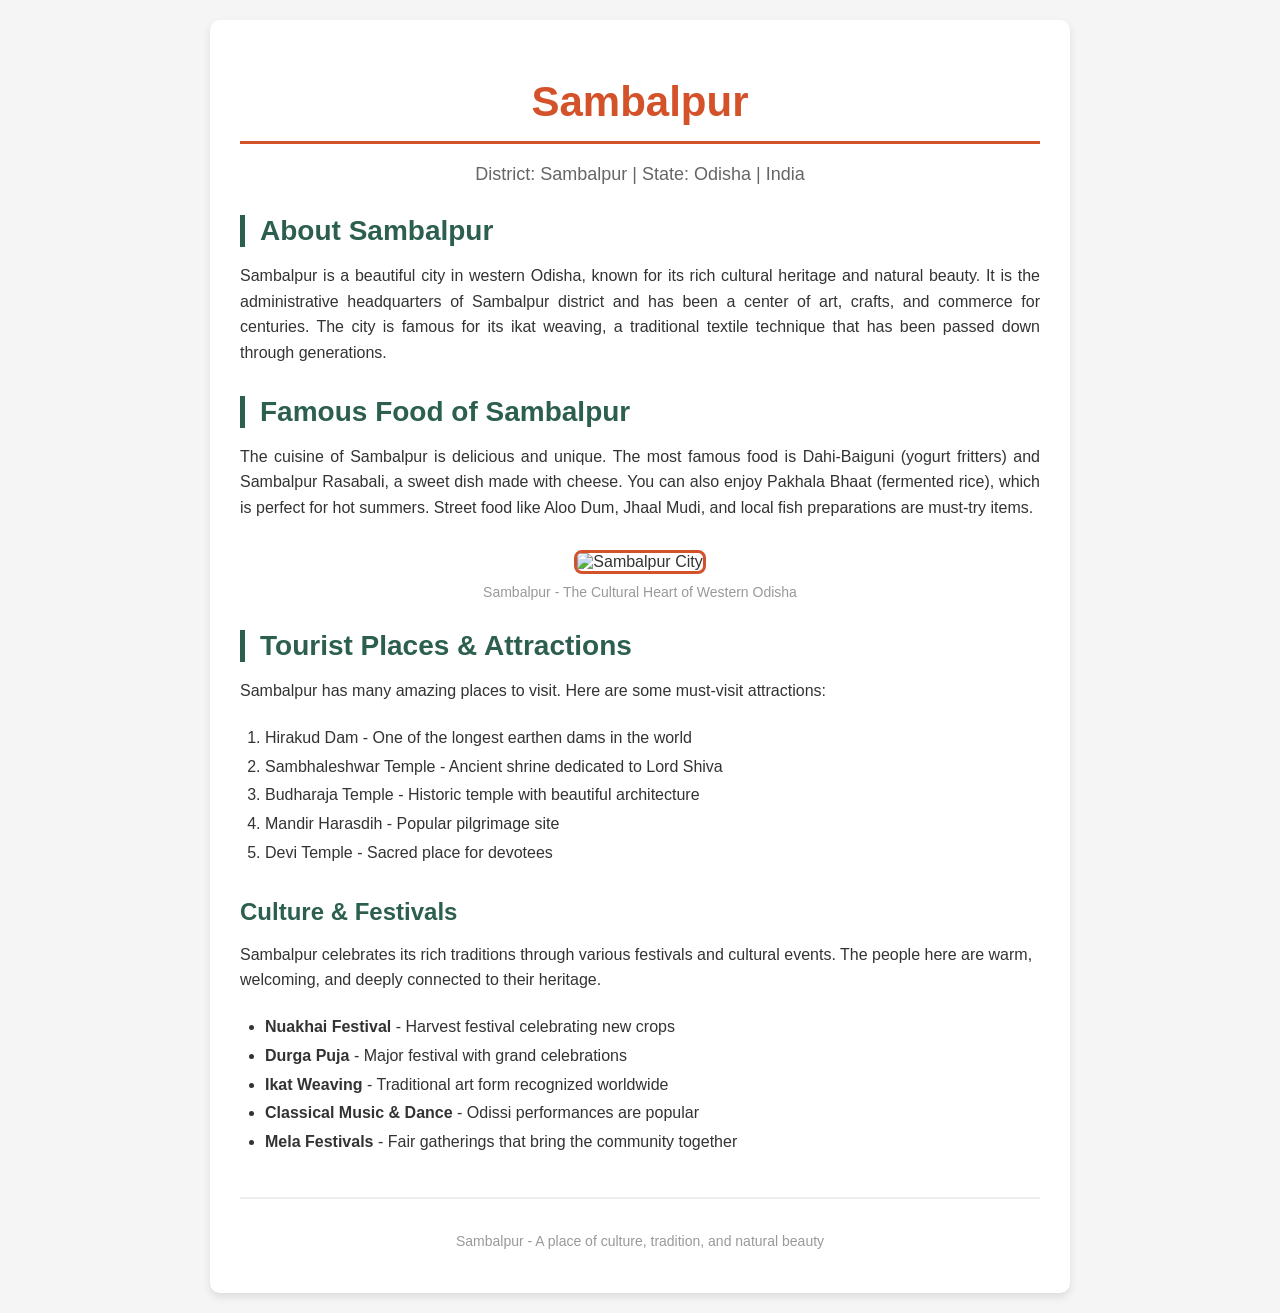
==== NativePlacePage/index.html @ 0b271114 "Completed all the assigned tasks and created folder structure" ====
<!doctype html>
<html lang="en">
  <head>
    <meta charset="UTF-8" />
    <meta name="viewport" content="width=device-width, initial-scale=1.0" />
    <title>Sambalpur</title>
  </head>
  <body
    style="
      margin: 0;
      padding: 20px;
      background-color: #f5f5f5;
      font-family: Arial, sans-serif;
      color: #333;
    "
  >
    <div
      style="
        max-width: 800px;
        margin: 0 auto;
        background-color: white;
        padding: 30px;
        border-radius: 10px;
        box-shadow: 0 4px 8px rgba(0, 0, 0, 0.1);
      "
    >
      
      <h1
        style="
          text-align: center;
          color: #d4522a;
          font-size: 42px;
          margin-bottom: 10px;
          border-bottom: 3px solid #d4522a;
          padding-bottom: 15px;
        "
      >
        Sambalpur
      </h1>

      
      <p
        style="text-align: center; font-size: 18px; color: #666; margin: 20px 0"
      >
        District: Sambalpur | State: Odisha | India
      </p>

      
      <h2
        style="
          color: #2c5f4f;
          font-size: 28px;
          margin-top: 30px;
          margin-bottom: 15px;
          border-left: 5px solid #2c5f4f;
          padding-left: 15px;
        "
      >
        About Sambalpur
      </h2>

      <p
        style="
          font-size: 16px;
          line-height: 1.6;
          margin-bottom: 15px;
          text-align: justify;
        "
      >
        Sambalpur is a beautiful city in western Odisha, known for its rich
        cultural heritage and natural beauty. It is the administrative
        headquarters of Sambalpur district and has been a center of art, crafts,
        and commerce for centuries. The city is famous for its ikat weaving, a
        traditional textile technique that has been passed down through
        generations.
      </p>

      
      <h2
        style="
          color: #2c5f4f;
          font-size: 28px;
          margin-top: 30px;
          margin-bottom: 15px;
          border-left: 5px solid #2c5f4f;
          padding-left: 15px;
        "
      >
        Famous Food of Sambalpur
      </h2>

      <p
        style="
          font-size: 16px;
          line-height: 1.6;
          margin-bottom: 15px;
          text-align: justify;
        "
      >
        The cuisine of Sambalpur is delicious and unique. The most famous food
        is Dahi-Baiguni (yogurt fritters) and Sambalpur Rasabali, a sweet dish
        made with cheese. You can also enjoy Pakhala Bhaat (fermented rice),
        which is perfect for hot summers. Street food like Aloo Dum, Jhaal Mudi,
        and local fish preparations are must-try items.
      </p>

      
      <div style="text-align: center; margin: 30px 0">
        <img
          src="https://encrypted-tbn0.gstatic.com/images?q=tbn:ANd9GcRBPRmJQnpXXFVrEenIXNpJF8jvgulyJCLanA&s"
          alt="Sambalpur City"
          style="
            width: 100%;
            max-width: 600px;
            height: auto;
            border-radius: 8px;
            border: 3px solid #d4522a;
          "
        />
        <p style="font-size: 14px; color: #999; margin-top: 10px">
          Sambalpur - The Cultural Heart of Western Odisha
        </p>
      </div>

      
      <h2
        style="
          color: #2c5f4f;
          font-size: 28px;
          margin-top: 30px;
          margin-bottom: 15px;
          border-left: 5px solid #2c5f4f;
          padding-left: 15px;
        "
      >
        Tourist Places & Attractions
      </h2>

      <p style="font-size: 16px; line-height: 1.6; margin-bottom: 15px">
        Sambalpur has many amazing places to visit. Here are some must-visit
        attractions:
      </p>

      
      <ol
        style="
          font-size: 16px;
          line-height: 1.8;
          margin: 20px 0;
          padding-left: 25px;
        "
      >
        <li>Hirakud Dam - One of the longest earthen dams in the world</li>
        <li>Sambhaleshwar Temple - Ancient shrine dedicated to Lord Shiva</li>
        <li>Budharaja Temple - Historic temple with beautiful architecture</li>
        <li>Mandir Harasdih - Popular pilgrimage site</li>
        <li>Devi Temple - Sacred place for devotees</li>
      </ol>

      
      <h3
        style="
          color: #2c5f4f;
          font-size: 24px;
          margin-top: 30px;
          margin-bottom: 15px;
        "
      >
        Culture & Festivals
      </h3>

      <p style="font-size: 16px; line-height: 1.6; margin-bottom: 15px">
        Sambalpur celebrates its rich traditions through various festivals and
        cultural events. The people here are warm, welcoming, and deeply
        connected to their heritage.
      </p>

      
      <ul
        style="
          font-size: 16px;
          line-height: 1.8;
          margin: 20px 0;
          padding-left: 25px;
        "
      >
        <li>
          <strong>Nuakhai Festival</strong> - Harvest festival celebrating new
          crops
        </li>
        <li>
          <strong>Durga Puja</strong> - Major festival with grand celebrations
        </li>
        <li>
          <strong>Ikat Weaving</strong> - Traditional art form recognized
          worldwide
        </li>
        <li>
          <strong>Classical Music & Dance</strong> - Odissi performances are
          popular
        </li>
        <li>
          <strong>Mela Festivals</strong> - Fair gatherings that bring the
          community together
        </li>
      </ul>

      
      <div
        style="
          margin-top: 40px;
          padding-top: 20px;
          border-top: 2px solid #eee;
          text-align: center;
          color: #999;
          font-size: 14px;
        "
      >
        <p>Sambalpur - A place of culture, tradition, and natural beauty</p>
      </div>
    </div>
  </body>
</html>
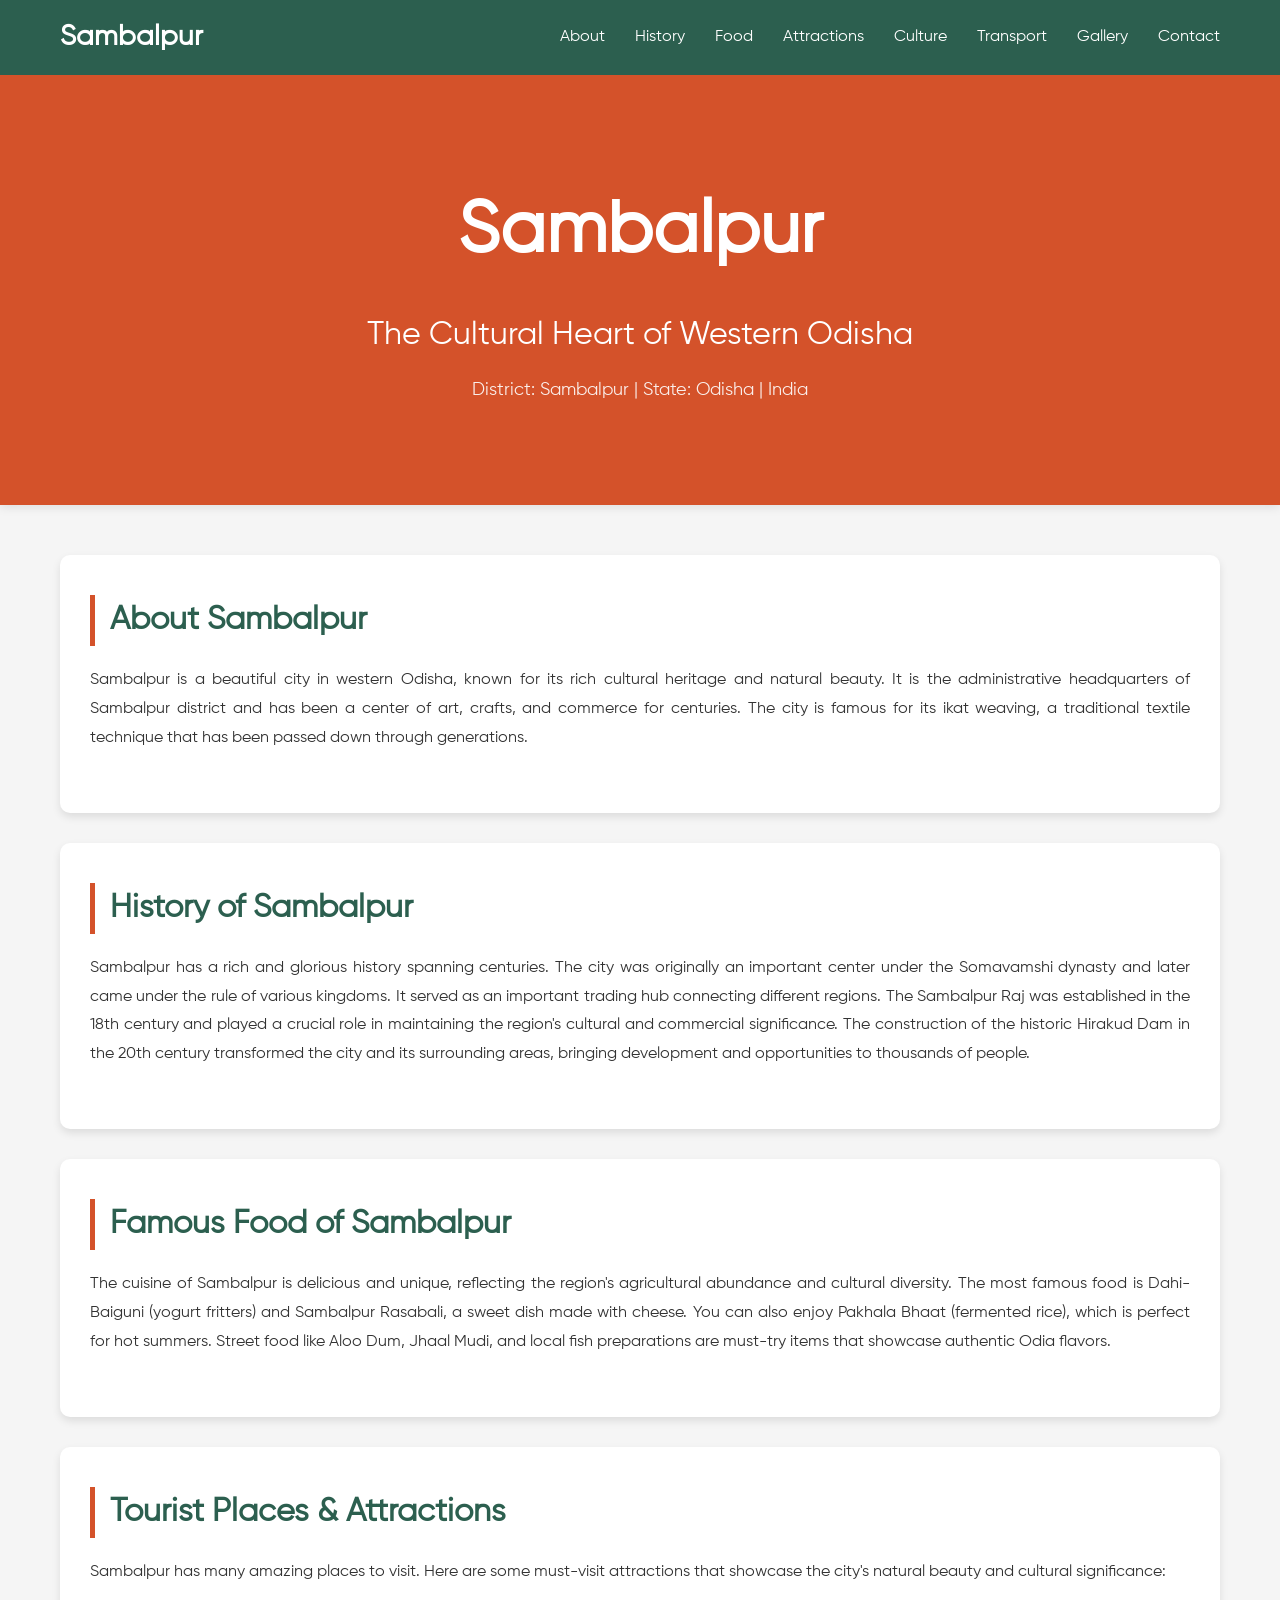
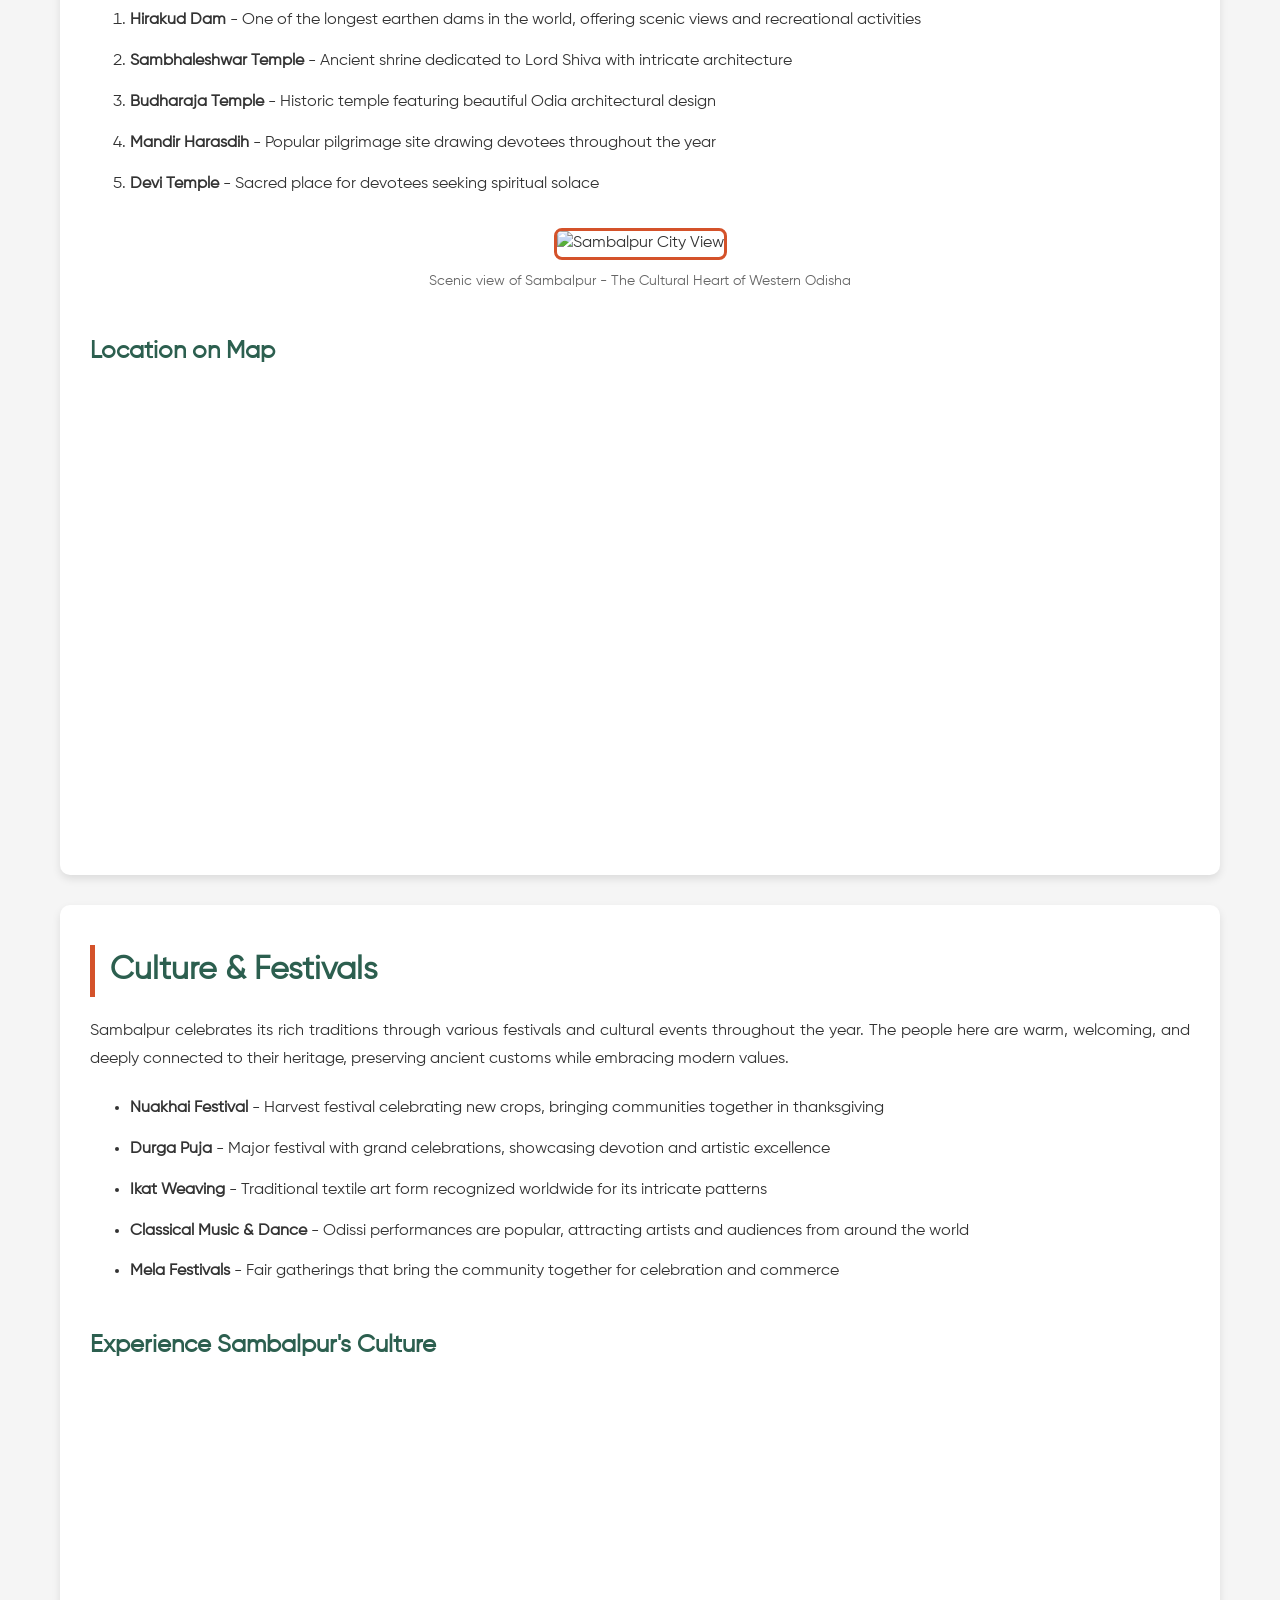
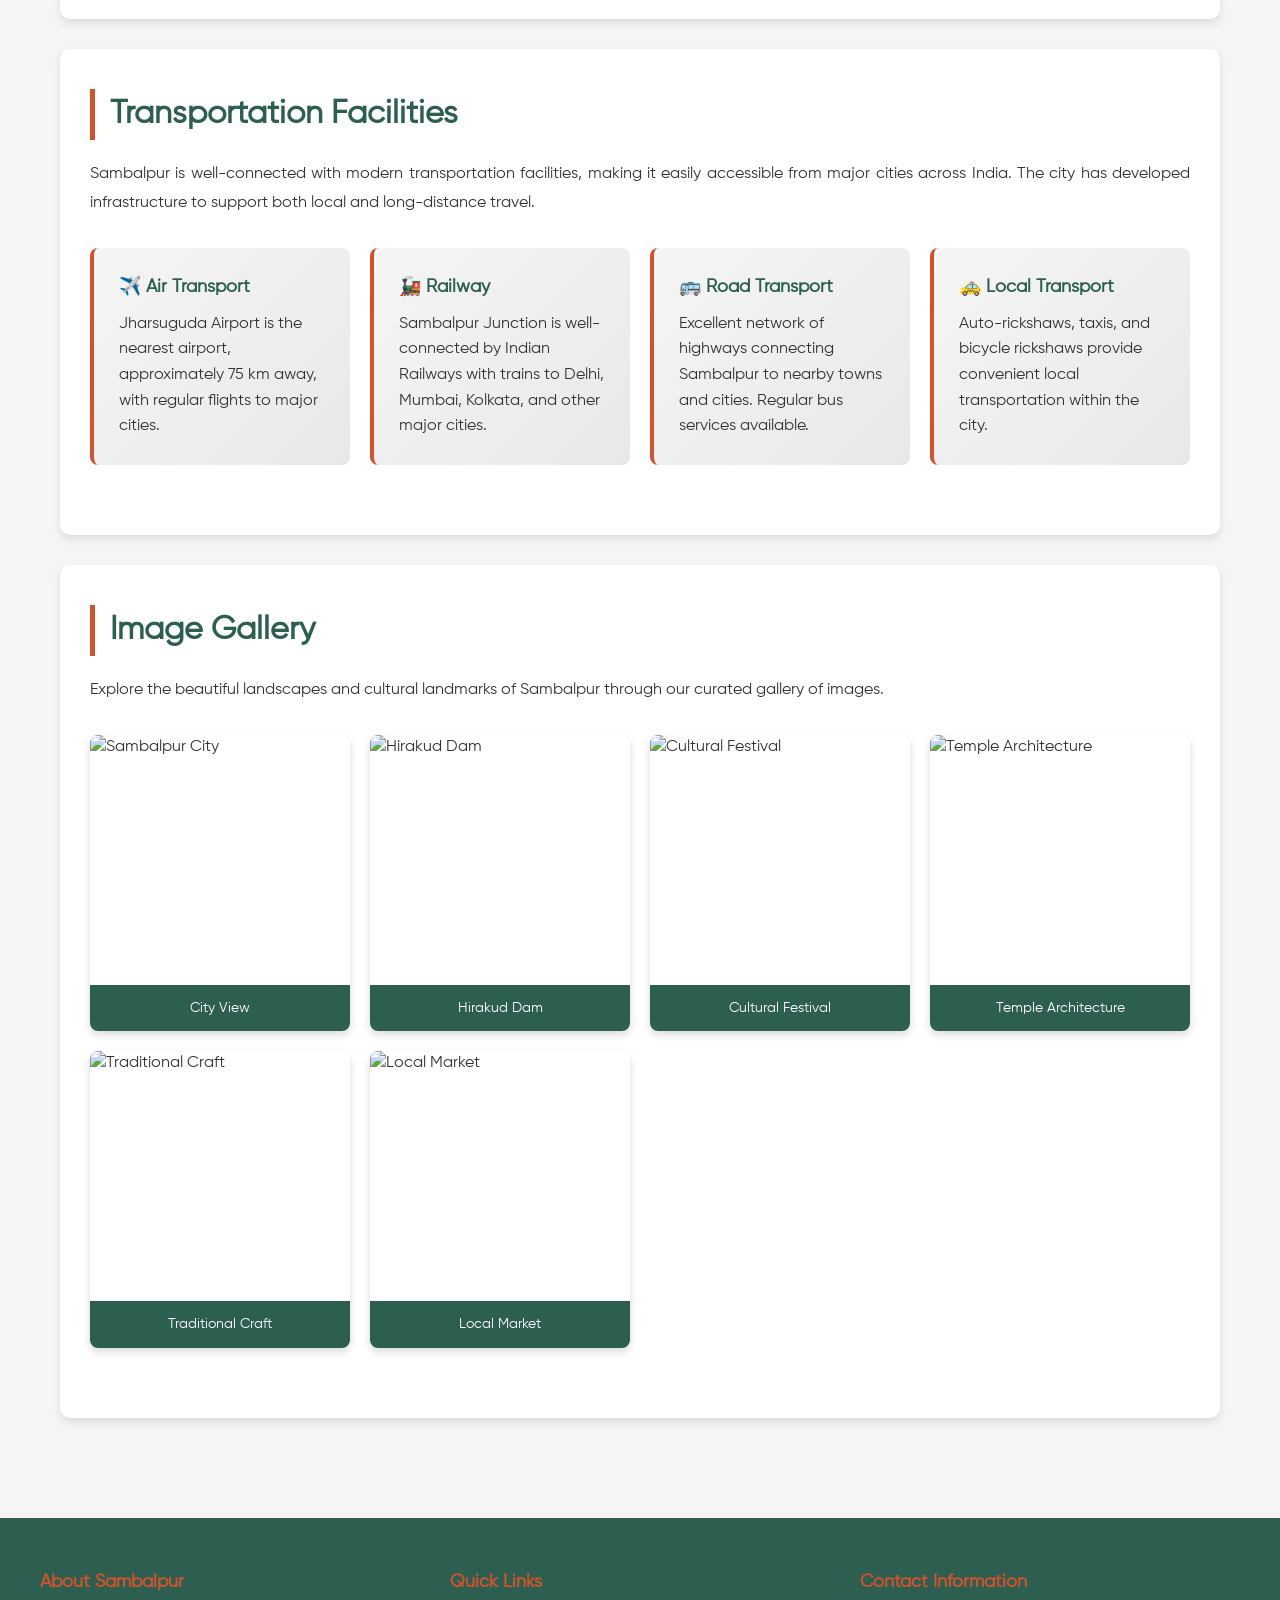
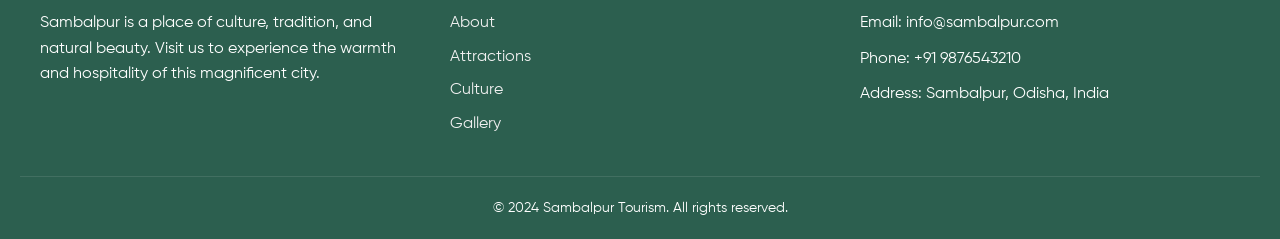
==== commit 5038d6c0: "Added CSS and responsiveness to the webpage" ====
--- a/NativePlacePage/index.html
+++ b/NativePlacePage/index.html
@@ -3,221 +3,323 @@
   <head>
     <meta charset="UTF-8" />
     <meta name="viewport" content="width=device-width, initial-scale=1.0" />
-    <title>Sambalpur</title>
+    <title>Sambalpur - The Cultural Heart of Western Odisha</title>
+    <link rel="stylesheet" href="styles.css" />
   </head>
-  <body
-    style="
-      margin: 0;
-      padding: 20px;
-      background-color: #f5f5f5;
-      font-family: Arial, sans-serif;
-      color: #333;
-    "
-  >
-    <div
-      style="
-        max-width: 800px;
-        margin: 0 auto;
-        background-color: white;
-        padding: 30px;
-        border-radius: 10px;
-        box-shadow: 0 4px 8px rgba(0, 0, 0, 0.1);
-      "
-    >
-      
-      <h1
-        style="
-          text-align: center;
-          color: #d4522a;
-          font-size: 42px;
-          margin-bottom: 10px;
-          border-bottom: 3px solid #d4522a;
-          padding-bottom: 15px;
-        "
-      >
-        Sambalpur
-      </h1>
-
-      
-      <p
-        style="text-align: center; font-size: 18px; color: #666; margin: 20px 0"
-      >
-        District: Sambalpur | State: Odisha | India
-      </p>
-
-      
-      <h2
-        style="
-          color: #2c5f4f;
-          font-size: 28px;
-          margin-top: 30px;
-          margin-bottom: 15px;
-          border-left: 5px solid #2c5f4f;
-          padding-left: 15px;
-        "
-      >
-        About Sambalpur
-      </h2>
-
-      <p
-        style="
-          font-size: 16px;
-          line-height: 1.6;
-          margin-bottom: 15px;
-          text-align: justify;
-        "
-      >
-        Sambalpur is a beautiful city in western Odisha, known for its rich
-        cultural heritage and natural beauty. It is the administrative
-        headquarters of Sambalpur district and has been a center of art, crafts,
-        and commerce for centuries. The city is famous for its ikat weaving, a
-        traditional textile technique that has been passed down through
-        generations.
-      </p>
-
-      
-      <h2
-        style="
-          color: #2c5f4f;
-          font-size: 28px;
-          margin-top: 30px;
-          margin-bottom: 15px;
-          border-left: 5px solid #2c5f4f;
-          padding-left: 15px;
-        "
-      >
-        Famous Food of Sambalpur
-      </h2>
-
-      <p
-        style="
-          font-size: 16px;
-          line-height: 1.6;
-          margin-bottom: 15px;
-          text-align: justify;
-        "
-      >
-        The cuisine of Sambalpur is delicious and unique. The most famous food
-        is Dahi-Baiguni (yogurt fritters) and Sambalpur Rasabali, a sweet dish
-        made with cheese. You can also enjoy Pakhala Bhaat (fermented rice),
-        which is perfect for hot summers. Street food like Aloo Dum, Jhaal Mudi,
-        and local fish preparations are must-try items.
-      </p>
-
-      
-      <div style="text-align: center; margin: 30px 0">
-        <img
-          src="https://encrypted-tbn0.gstatic.com/images?q=tbn:ANd9GcRBPRmJQnpXXFVrEenIXNpJF8jvgulyJCLanA&s"
-          alt="Sambalpur City"
-          style="
-            width: 100%;
-            max-width: 600px;
-            height: auto;
-            border-radius: 8px;
-            border: 3px solid #d4522a;
-          "
-        />
-        <p style="font-size: 14px; color: #999; margin-top: 10px">
-          Sambalpur - The Cultural Heart of Western Odisha
-        </p>
+  <body>
+    <header class="header">
+      <nav class="navbar">
+        <div class="nav-container">
+          <div class="logo">Sambalpur</div>
+          <ul class="nav-menu">
+            <li><a href="#about" class="nav-link">About</a></li>
+            <li><a href="#history" class="nav-link">History</a></li>
+            <li><a href="#food" class="nav-link">Food</a></li>
+            <li><a href="#attractions" class="nav-link">Attractions</a></li>
+            <li><a href="#culture" class="nav-link">Culture</a></li>
+            <li><a href="#transport" class="nav-link">Transport</a></li>
+            <li><a href="#gallery" class="nav-link">Gallery</a></li>
+            <li><a href="#contact" class="nav-link">Contact</a></li>
+          </ul>
+          <div class="hamburger" onclick="toggleMenu()">
+            <span></span>
+            <span></span>
+            <span></span>
+          </div>
+        </div>
+      </nav>
+
+      <section class="hero">
+        <div class="hero-content">
+          <h1 class="hero-title">Sambalpur</h1>
+          <p class="hero-subtitle">The Cultural Heart of Western Odisha</p>
+          <p class="hero-location">
+            District: Sambalpur | State: Odisha | India
+          </p>
+        </div>
+      </section>
+    </header>
+
+    <main class="main-content">
+      <section id="about" class="section">
+        <article class="article">
+          <h2 class="section-heading">About Sambalpur</h2>
+          <p class="paragraph">
+            Sambalpur is a beautiful city in western Odisha, known for its rich
+            cultural heritage and natural beauty. It is the administrative
+            headquarters of Sambalpur district and has been a center of art,
+            crafts, and commerce for centuries. The city is famous for its ikat
+            weaving, a traditional textile technique that has been passed down
+            through generations.
+          </p>
+        </article>
+      </section>
+
+      <section id="history" class="section">
+        <article class="article">
+          <h2 class="section-heading">History of Sambalpur</h2>
+          <p class="paragraph">
+            Sambalpur has a rich and glorious history spanning centuries. The
+            city was originally an important center under the Somavamshi dynasty
+            and later came under the rule of various kingdoms. It served as an
+            important trading hub connecting different regions. The Sambalpur
+            Raj was established in the 18th century and played a crucial role in
+            maintaining the region's cultural and commercial significance. The
+            construction of the historic Hirakud Dam in the 20th century
+            transformed the city and its surrounding areas, bringing development
+            and opportunities to thousands of people.
+          </p>
+        </article>
+      </section>
+
+      <section id="food" class="section">
+        <article class="article">
+          <h2 class="section-heading">Famous Food of Sambalpur</h2>
+          <p class="paragraph">
+            The cuisine of Sambalpur is delicious and unique, reflecting the
+            region's agricultural abundance and cultural diversity. The most
+            famous food is Dahi-Baiguni (yogurt fritters) and Sambalpur
+            Rasabali, a sweet dish made with cheese. You can also enjoy Pakhala
+            Bhaat (fermented rice), which is perfect for hot summers. Street
+            food like Aloo Dum, Jhaal Mudi, and local fish preparations are
+            must-try items that showcase authentic Odia flavors.
+          </p>
+        </article>
+      </section>
+
+      <section id="attractions" class="section">
+        <article class="article">
+          <h2 class="section-heading">Tourist Places & Attractions</h2>
+          <p class="paragraph">
+            Sambalpur has many amazing places to visit. Here are some must-visit
+            attractions that showcase the city's natural beauty and cultural
+            significance:
+          </p>
+          <ol class="ordered-list">
+            <li>
+              <strong>Hirakud Dam</strong> - One of the longest earthen dams in
+              the world, offering scenic views and recreational activities
+            </li>
+            <li>
+              <strong>Sambhaleshwar Temple</strong> - Ancient shrine dedicated
+              to Lord Shiva with intricate architecture
+            </li>
+            <li>
+              <strong>Budharaja Temple</strong> - Historic temple featuring
+              beautiful Odia architectural design
+            </li>
+            <li>
+              <strong>Mandir Harasdih</strong> - Popular pilgrimage site drawing
+              devotees throughout the year
+            </li>
+            <li>
+              <strong>Devi Temple</strong> - Sacred place for devotees seeking
+              spiritual solace
+            </li>
+          </ol>
+
+          <div class="image-container">
+            <img
+              src="https://encrypted-tbn0.gstatic.com/images?q=tbn:ANd9GcRBPRmJQnpXXFVrEenIXNpJF8jvgulyJCLanA&s"
+              alt="Sambalpur City View"
+              class="responsive-img"
+            />
+            <p class="image-caption">
+              Scenic view of Sambalpur - The Cultural Heart of Western Odisha
+            </p>
+          </div>
+
+          <div class="map-container">
+            <h3 class="subsection-heading">Location on Map</h3>
+            <iframe
+              src="https://www.google.com/maps/embed?pb=!1m18!1m12!1m3!1d3661.3299999999998!2d84.0125!3d21.4625!2m3!1f0!2f0!3f0!3m2!1i1024!2i768!4f13.1!3m3!1m2!1s0x3a2196b2dbda0001%3A0x3a2196b2dbda0001!2sSambalpur%2C%20Odisha!5e0!3m2!1sen!2sin!4v1234567890"
+              width="100%"
+              height="400"
+              style="border: 0"
+              allowfullscreen=""
+              loading="lazy"
+              title="Sambalpur Location Map"
+              class="iframe-responsive"
+            ></iframe>
+          </div>
+        </article>
+      </section>
+
+      <section id="culture" class="section">
+        <article class="article">
+          <h2 class="section-heading">Culture & Festivals</h2>
+          <p class="paragraph">
+            Sambalpur celebrates its rich traditions through various festivals
+            and cultural events throughout the year. The people here are warm,
+            welcoming, and deeply connected to their heritage, preserving
+            ancient customs while embracing modern values.
+          </p>
+          <ul class="unordered-list">
+            <li>
+              <strong>Nuakhai Festival</strong> - Harvest festival celebrating
+              new crops, bringing communities together in thanksgiving
+            </li>
+            <li>
+              <strong>Durga Puja</strong> - Major festival with grand
+              celebrations, showcasing devotion and artistic excellence
+            </li>
+            <li>
+              <strong>Ikat Weaving</strong> - Traditional textile art form
+              recognized worldwide for its intricate patterns
+            </li>
+            <li>
+              <strong>Classical Music & Dance</strong> - Odissi performances are
+              popular, attracting artists and audiences from around the world
+            </li>
+            <li>
+              <strong>Mela Festivals</strong> - Fair gatherings that bring the
+              community together for celebration and commerce
+            </li>
+          </ul>
+
+          <div class="video-container">
+            <h3 class="subsection-heading">Experience Sambalpur's Culture</h3>
+            <iframe  
+              src="https://www.youtube.com/embed/J-Dk3GTPpjU?si=QjXv_ZPeBUBW0Bvi" title="YouTube video player" 
+              frameborder="0" 
+              allow="accelerometer; autoplay; clipboard-write; encrypted-media; gyroscope; picture-in-picture; web-share" referrerpolicy="strict-origin-when-cross-origin" allowfullscreen></iframe>
+          </div>
+        </article>
+      </section>
+
+      <section id="transport" class="section">
+        <article class="article">
+          <h2 class="section-heading">Transportation Facilities</h2>
+          <p class="paragraph">
+            Sambalpur is well-connected with modern transportation facilities,
+            making it easily accessible from major cities across India. The city
+            has developed infrastructure to support both local and long-distance
+            travel.
+          </p>
+          <div class="transport-grid">
+            <div class="transport-card">
+              <h3 class="card-title">✈️ Air Transport</h3>
+              <p>
+                Jharsuguda Airport is the nearest airport, approximately 75 km
+                away, with regular flights to major cities.
+              </p>
+            </div>
+            <div class="transport-card">
+              <h3 class="card-title">🚂 Railway</h3>
+              <p>
+                Sambalpur Junction is well-connected by Indian Railways with
+                trains to Delhi, Mumbai, Kolkata, and other major cities.
+              </p>
+            </div>
+            <div class="transport-card">
+              <h3 class="card-title">🚌 Road Transport</h3>
+              <p>
+                Excellent network of highways connecting Sambalpur to nearby
+                towns and cities. Regular bus services available.
+              </p>
+            </div>
+            <div class="transport-card">
+              <h3 class="card-title">🚕 Local Transport</h3>
+              <p>
+                Auto-rickshaws, taxis, and bicycle rickshaws provide convenient
+                local transportation within the city.
+              </p>
+            </div>
+          </div>
+        </article>
+      </section>
+
+      <section id="gallery" class="section">
+        <article class="article">
+          <h2 class="section-heading">Image Gallery</h2>
+          <p class="paragraph">
+            Explore the beautiful landscapes and cultural landmarks of Sambalpur
+            through our curated gallery of images.
+          </p>
+          <div class="gallery">
+            <div class="gallery-item">
+              <img
+                src="https://encrypted-tbn0.gstatic.com/images?q=tbn:ANd9GcRBPRmJQnpXXFVrEenIXNpJF8jvgulyJCLanA&s"
+                alt="Sambalpur City"
+                class="gallery-img"
+              />
+              <p class="gallery-caption">City View</p>
+            </div>
+            <div class="gallery-item">
+              <img
+                src="https://upload.wikimedia.org/wikipedia/commons/thumb/b/b1/Hirakud_Dam_Panorama.jpg/1920px-Hirakud_Dam_Panorama.jpg"
+                alt="Hirakud Dam"
+                class="gallery-img"
+              />
+              <p class="gallery-caption">Hirakud Dam</p>
+            </div>
+            <div class="gallery-item">
+              <img
+                src="https://imgs.search.brave.com/-rGu5WKIbPlO7lPaQ8BiiEOhYxc_Ziw409LfCRH_8C0/rs:fit:860:0:0:0/g:ce/aHR0cHM6Ly9pbS5o/dW50LmluL2NnL3Nh/bWJhbHB1ci9DaXR5/LUd1aWRlL0N1bHR1/cmUucG5n"
+                alt="Cultural Festival"
+                class="gallery-img"
+              />
+              <p class="gallery-caption">Cultural Festival</p>
+            </div>
+            <div class="gallery-item">
+              <img
+                src="https://imgs.search.brave.com/ULzNC0zahu_LU4dVTa12z9Fg3HpKOQDZZK_8pZEWjiw/rs:fit:860:0:0:0/g:ce/aHR0cHM6Ly9tZWRp/YS1jZG4udHJpcGFk/dmlzb3IuY29tL21l/ZGlhL3Bob3RvLW8v/MmYvNmMvMDAvMGQv/Y2FwdGlvbi5qcGc"
+                alt="Temple Architecture"
+                class="gallery-img"
+              />
+              <p class="gallery-caption">Temple Architecture</p>
+            </div>
+            <div class="gallery-item">
+              <img
+                src="https://imgs.search.brave.com/bf9iV_fa9pe-5ZSK3ASfv3oF2LCqlurEaFo_PiREtDo/rs:fit:860:0:0:0/g:ce/aHR0cHM6Ly93d3cu/Y2FsZWlkb3Njb3Bl/LmluL3dwLWNvbnRl/bnQvdXBsb2Fkcy8y/MDI1LzAyL1RlY2hu/aXF1ZS1vZi1TYW1i/YWxwdXJpLUlrYXQu/anBn"
+                alt="Traditional Craft"
+                class="gallery-img"
+              />
+              <p class="gallery-caption">Traditional Craft</p>
+            </div>
+            <div class="gallery-item">
+              <img
+                src="https://imgs.search.brave.com/IwBbSEapP1XaqzMIlO0kYYizGwIVQt0lt6VHc58HrhE/rs:fit:860:0:0:0/g:ce/aHR0cHM6Ly9pbS5o/dW50LmluL2NnL1Nh/bWJhbHB1ci9DaXR5/LUd1aWRlL1Nob3Bw/aW5nU2FtYmFscHVy/LnBuZw"
+                alt="Local Market"
+                class="gallery-img"
+              />
+              <p class="gallery-caption">Local Market</p>
+            </div>
+          </div>
+        </article>
+      </section>
+    </main>
+
+    <footer id="contact" class="footer">
+      <div class="footer-content">
+        <div class="footer-section">
+          <h3>About Sambalpur</h3>
+          <p>
+            Sambalpur is a place of culture, tradition, and natural beauty.
+            Visit us to experience the warmth and hospitality of this
+            magnificent city.
+          </p>
+        </div>
+        <div class="footer-section">
+          <h3>Quick Links</h3>
+          <ul>
+            <li><a href="#about">About</a></li>
+            <li><a href="#attractions">Attractions</a></li>
+            <li><a href="#culture">Culture</a></li>
+            <li><a href="#gallery">Gallery</a></li>
+          </ul>
+        </div>
+        <div class="footer-section">
+          <h3>Contact Information</h3>
+          <p>Email: info@sambalpur.com</p>
+          <p>Phone: +91 9876543210</p>
+          <p>Address: Sambalpur, Odisha, India</p>
+        </div>
       </div>
-
-      
-      <h2
-        style="
-          color: #2c5f4f;
-          font-size: 28px;
-          margin-top: 30px;
-          margin-bottom: 15px;
-          border-left: 5px solid #2c5f4f;
-          padding-left: 15px;
-        "
-      >
-        Tourist Places & Attractions
-      </h2>
-
-      <p style="font-size: 16px; line-height: 1.6; margin-bottom: 15px">
-        Sambalpur has many amazing places to visit. Here are some must-visit
-        attractions:
-      </p>
-
-      
-      <ol
-        style="
-          font-size: 16px;
-          line-height: 1.8;
-          margin: 20px 0;
-          padding-left: 25px;
-        "
-      >
-        <li>Hirakud Dam - One of the longest earthen dams in the world</li>
-        <li>Sambhaleshwar Temple - Ancient shrine dedicated to Lord Shiva</li>
-        <li>Budharaja Temple - Historic temple with beautiful architecture</li>
-        <li>Mandir Harasdih - Popular pilgrimage site</li>
-        <li>Devi Temple - Sacred place for devotees</li>
-      </ol>
-
-      
-      <h3
-        style="
-          color: #2c5f4f;
-          font-size: 24px;
-          margin-top: 30px;
-          margin-bottom: 15px;
-        "
-      >
-        Culture & Festivals
-      </h3>
-
-      <p style="font-size: 16px; line-height: 1.6; margin-bottom: 15px">
-        Sambalpur celebrates its rich traditions through various festivals and
-        cultural events. The people here are warm, welcoming, and deeply
-        connected to their heritage.
-      </p>
-
-      
-      <ul
-        style="
-          font-size: 16px;
-          line-height: 1.8;
-          margin: 20px 0;
-          padding-left: 25px;
-        "
-      >
-        <li>
-          <strong>Nuakhai Festival</strong> - Harvest festival celebrating new
-          crops
-        </li>
-        <li>
-          <strong>Durga Puja</strong> - Major festival with grand celebrations
-        </li>
-        <li>
-          <strong>Ikat Weaving</strong> - Traditional art form recognized
-          worldwide
-        </li>
-        <li>
-          <strong>Classical Music & Dance</strong> - Odissi performances are
-          popular
-        </li>
-        <li>
-          <strong>Mela Festivals</strong> - Fair gatherings that bring the
-          community together
-        </li>
-      </ul>
-
-      
-      <div
-        style="
-          margin-top: 40px;
-          padding-top: 20px;
-          border-top: 2px solid #eee;
-          text-align: center;
-          color: #999;
-          font-size: 14px;
-        "
-      >
-        <p>Sambalpur - A place of culture, tradition, and natural beauty</p>
+      <div class="footer-bottom">
+        <p>&copy; 2024 Sambalpur Tourism. All rights reserved.</p>
       </div>
-    </div>
+    </footer>
+    <script src="script.js"></script>
   </body>
 </html>
--- a/NativePlacePage/styles.css
+++ b/NativePlacePage/styles.css
@@ -0,0 +1,532 @@
+@font-face {
+  font-family: gilroy;
+  src: url(./Gilroy-Regular.ttf);
+}
+
+* {
+  margin: 0;
+  padding: 0;
+  box-sizing: border-box;
+}
+
+html,body {
+  font-family: gilroy, Arial, sans-serif;
+  color: #333;
+  background-color: #f5f5f5;
+  line-height: 1.6;
+}
+
+.header {
+  background-color: white;
+  box-shadow: 0 2px 10px rgba(0, 0, 0, 0.1);
+}
+
+.navbar {
+  background-color: #2c5f4f;
+  padding: 0;
+  position: sticky;
+  top: 0;
+  z-index: 100;
+}
+
+.nav-container {
+  max-width: 1200px;
+  margin: 0 auto;
+  display: flex;
+  justify-content: space-between;
+  align-items: center;
+  padding: 0 20px;
+}
+
+.logo {
+  color: white;
+  font-size: 28px;
+  font-weight: bold;
+  padding: 15px 0;
+}
+
+.nav-menu {
+  display: flex;
+  list-style: none;
+  gap: 30px;
+}
+
+.nav-link {
+  color: white;
+  text-decoration: none;
+  font-size: 16px;
+  transition: all 0.25s ease;
+  display: inline-block;
+  padding: 4px 0;
+  position: relative;
+}
+
+.nav-link:hover {
+  color: #d4522a;
+  transform: translateY(-2px);
+}
+
+.hamburger {
+  display: none;
+  flex-direction: column;
+  cursor: pointer;
+}
+
+.hamburger span {
+  width: 25px;
+  height: 3px;
+  background-color: white;
+  margin: 5px 0;
+  transition: 0.3s;
+}
+
+.hero {
+  background-color: #d4522a;
+  color: white;
+  padding: 100px 20px;
+  text-align: center;
+  animation: fadeIn 0.8s ease-in;
+}
+
+.hero-content {
+  max-width: 800px;
+  margin: 0 auto;
+}
+
+.hero-title {
+  font-size: 72px;
+  margin-bottom: 20px;
+  animation: slideDown 0.8s ease-out;
+}
+
+.hero-subtitle {
+  font-size: 32px;
+  margin-bottom: 15px;
+  animation: slideUp 0.8s ease-out;
+}
+
+.hero-location {
+  font-size: 18px;
+  opacity: 0.9;
+}
+
+.main-content {
+  max-width: 1200px;
+  margin: 0 auto;
+  padding: 20px;
+}
+
+.section {
+  background-color: white;
+  margin: 30px 0;
+  padding: 40px 30px;
+  border-radius: 10px;
+  box-shadow: 0 4px 8px rgba(0, 0, 0, 0.1);
+  animation: fadeInUp 0.6s ease-out;
+}
+
+.article {
+  display: block;
+}
+
+.section-heading {
+  color: #2c5f4f;
+  font-size: 32px;
+  margin-bottom: 20px;
+  border-left: 5px solid #d4522a;
+  padding-left: 15px;
+}
+
+.subsection-heading {
+  color: #2c5f4f;
+  font-size: 24px;
+  margin: 30px 0 15px 0;
+}
+
+.paragraph {
+  font-size: 16px;
+  line-height: 1.8;
+  margin-bottom: 20px;
+  text-align: justify;
+}
+
+.ordered-list {
+  font-size: 16px;
+  line-height: 1.8;
+  margin: 20px 0;
+  padding-left: 40px;
+}
+
+.ordered-list li {
+  margin-bottom: 12px;
+}
+
+.unordered-list {
+  font-size: 16px;
+  line-height: 1.8;
+  margin: 20px 0;
+  padding-left: 40px;
+}
+
+.unordered-list li {
+  margin-bottom: 12px;
+}
+
+.image-container {
+  text-align: center;
+  margin: 30px 0;
+}
+
+.responsive-img {
+  width: 100%;
+  max-width: 600px;
+  height: auto;
+  border-radius: 8px;
+  border: 3px solid #d4522a;
+  transition: transform 0.3s ease;
+}
+
+.responsive-img:hover {
+  transform: scale(1.05);
+}
+
+.image-caption {
+  font-size: 14px;
+  color: #666;
+  margin-top: 10px;
+}
+
+.map-container {
+  margin: 40px 0;
+}
+
+.video-container {
+  margin: 40px 0;
+}
+
+.iframe-responsive {
+  width: 100%;
+  max-width: 100%;
+  border-radius: 8px;
+}
+
+.transport-grid {
+  display: grid;
+  grid-template-columns: repeat(auto-fit, minmax(250px, 1fr));
+  gap: 20px;
+  margin: 30px 0;
+}
+
+.transport-card {
+  background: linear-gradient(135deg, #f5f5f5 0%, #e8e8e8 100%);
+  padding: 25px;
+  border-radius: 8px;
+  border-left: 4px solid #d4522a;
+  transition:
+    transform 0.3s ease,
+    box-shadow 0.3s ease;
+}
+
+.transport-card:hover {
+  transform: translateY(-5px);
+  box-shadow: 0 8px 16px rgba(0, 0, 0, 0.15);
+}
+
+.card-title {
+  color: #2c5f4f;
+  font-size: 18px;
+  margin-bottom: 10px;
+}
+
+.gallery {
+  display: grid;
+  grid-template-columns: repeat(auto-fit, minmax(250px, 1fr));
+  gap: 20px;
+  margin: 30px 0;
+}
+
+.gallery-item {
+  border-radius: 8px;
+  overflow: hidden;
+  box-shadow: 0 4px 8px rgba(0, 0, 0, 0.15);
+  transition: transform 0.3s ease;
+}
+
+.gallery-item:hover {
+  transform: scale(1.08);
+}
+
+.gallery-img {
+  width: 100%;
+  height: 250px;
+  object-fit: cover;
+  display: block;
+}
+
+.gallery-caption {
+  background-color: #2c5f4f;
+  color: white;
+  padding: 12px;
+  text-align: center;
+  font-size: 14px;
+}
+
+.footer {
+  background-color: #2c5f4f;
+  color: white;
+  padding: 50px 20px 20px;
+  margin-top: 50px;
+}
+
+.footer-content {
+  max-width: 1200px;
+  margin: 0 auto;
+  display: grid;
+  grid-template-columns: repeat(auto-fit, minmax(250px, 1fr));
+  gap: 30px;
+  margin-bottom: 30px;
+}
+
+.footer-section {
+  text-align: left;
+}
+
+.footer-section h3 {
+  color: #d4522a;
+  margin-bottom: 15px;
+  font-size: 18px;
+}
+
+.footer-section p {
+  margin-bottom: 10px;
+  line-height: 1.6;
+}
+
+.footer-section ul {
+  list-style: none;
+}
+
+.footer-section ul li {
+  margin-bottom: 8px;
+}
+
+.footer-section a {
+  color: #f0f0f0;
+  text-decoration: none;
+  transition: color 0.3s ease;
+}
+
+.footer-section a:hover {
+  color: #d4522a;
+}
+
+.footer-bottom {
+  text-align: center;
+  padding-top: 20px;
+  border-top: 1px solid rgba(255, 255, 255, 0.1);
+  font-size: 14px;
+}
+
+@keyframes fadeIn {
+  from {
+    opacity: 0;
+  }
+  to {
+    opacity: 1;
+  }
+}
+
+@keyframes slideDown {
+  from {
+    transform: translateY(-30px);
+    opacity: 0;
+  }
+  to {
+    transform: translateY(0);
+    opacity: 1;
+  }
+}
+
+@keyframes slideUp {
+  from {
+    transform: translateY(30px);
+    opacity: 0;
+  }
+  to {
+    transform: translateY(0);
+    opacity: 1;
+  }
+}
+
+@keyframes fadeInUp {
+  from {
+    transform: translateY(20px);
+    opacity: 0;
+  }
+  to {
+    transform: translateY(0);
+    opacity: 1;
+  }
+}
+
+@media (max-width: 768px) {
+  .nav-container {
+    flex-direction: row-reverse;
+  }
+
+  .nav-menu {
+    position: absolute;
+    left: -100%;
+    top: 70px;
+    z-index: 999;
+    flex-direction: column;
+    background-color: rgba(255, 255, 255, 0.196);
+    backdrop-filter: blur(10px);
+    width: 100%;
+    text-align: center;
+    transition: 0.5s ease;
+    gap: 0;
+    padding: 15px 0;
+    font-size: 30px;
+  }
+
+  .nav-menu .nav-link {
+    color: #1e3a2f;
+    transition: color 0.3s;
+  }
+
+  .nav-menu .nav-link:hover {
+    color: #2c5f4f;
+  }
+
+  .nav-menu.active {
+    left: 0;
+  }
+
+  .hamburger {
+    display: flex;
+  }
+
+  .hero-title {
+    font-size: 48px;
+  }
+
+  .hero-subtitle {
+    font-size: 24px;
+  }
+
+  .hero {
+    padding: 60px 20px;
+  }
+
+  .section {
+    padding: 30px 20px;
+  }
+
+  .section-heading {
+    font-size: 24px;
+  }
+
+  .main-content {
+    padding: 15px;
+  }
+
+  .transport-grid {
+    grid-template-columns: 1fr;
+  }
+
+  .gallery {
+    grid-template-columns: repeat(2, 1fr);
+  }
+
+  .footer-content {
+    grid-template-columns: 1fr;
+    text-align: center;
+  }
+
+  .footer-section {
+    text-align: center;
+  }
+}
+
+@media (max-width: 425px) {
+  html,
+  body {
+    overflow-x: hidden;
+    width: 100%;
+    margin: 0;
+    padding: 0;
+  }
+
+  .logo {
+    font-size: 20px;
+  }
+
+  .nav-menu {
+    gap: 0;
+  }
+
+  .nav-link {
+    font-size: 14px;
+    padding: 10px 0;
+  }
+
+  .hero-title {
+    font-size: 32px;
+  }
+
+  .hero-subtitle {
+    font-size: 18px;
+  }
+
+  .hero-location {
+    font-size: 14px;
+  }
+
+  .hero {
+    padding: 40px 15px;
+  }
+
+  .section {
+    margin: 15px 0;
+    padding: 20px 15px;
+  }
+
+  .section-heading {
+    font-size: 20px;
+  }
+
+  .paragraph {
+    font-size: 14px;
+  }
+
+  .ordered-list,
+  .unordered-list {
+    font-size: 14px;
+    padding-left: 25px;
+  }
+
+  iframe {
+    max-width: fit-content;
+  }
+
+  .gallery {
+    grid-template-columns: 1fr;
+  }
+
+  .gallery-img {
+    height: 200px;
+  }
+
+  .footer {
+    padding: 30px 15px 15px;
+  }
+
+  .footer-section h3 {
+    font-size: 16px;
+  }
+
+  .footer-section p {
+    font-size: 13px;
+  }
+}
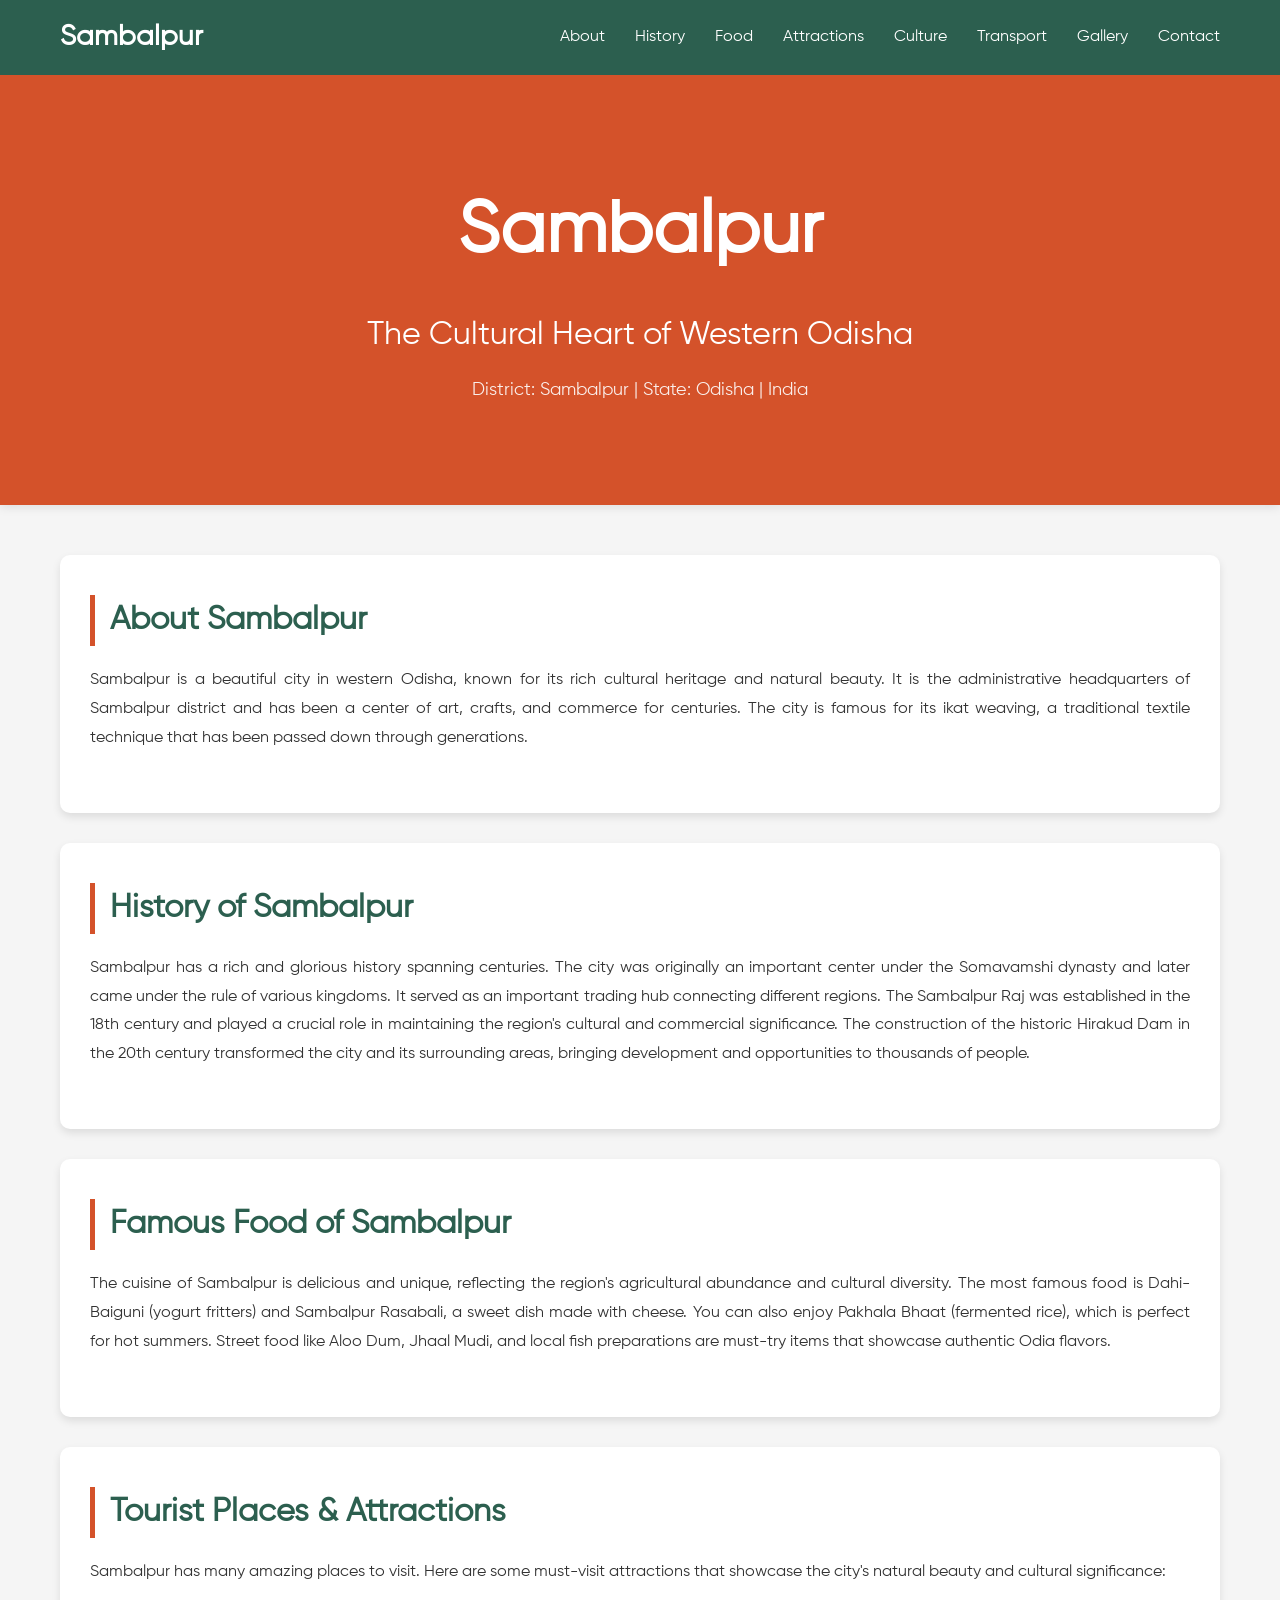
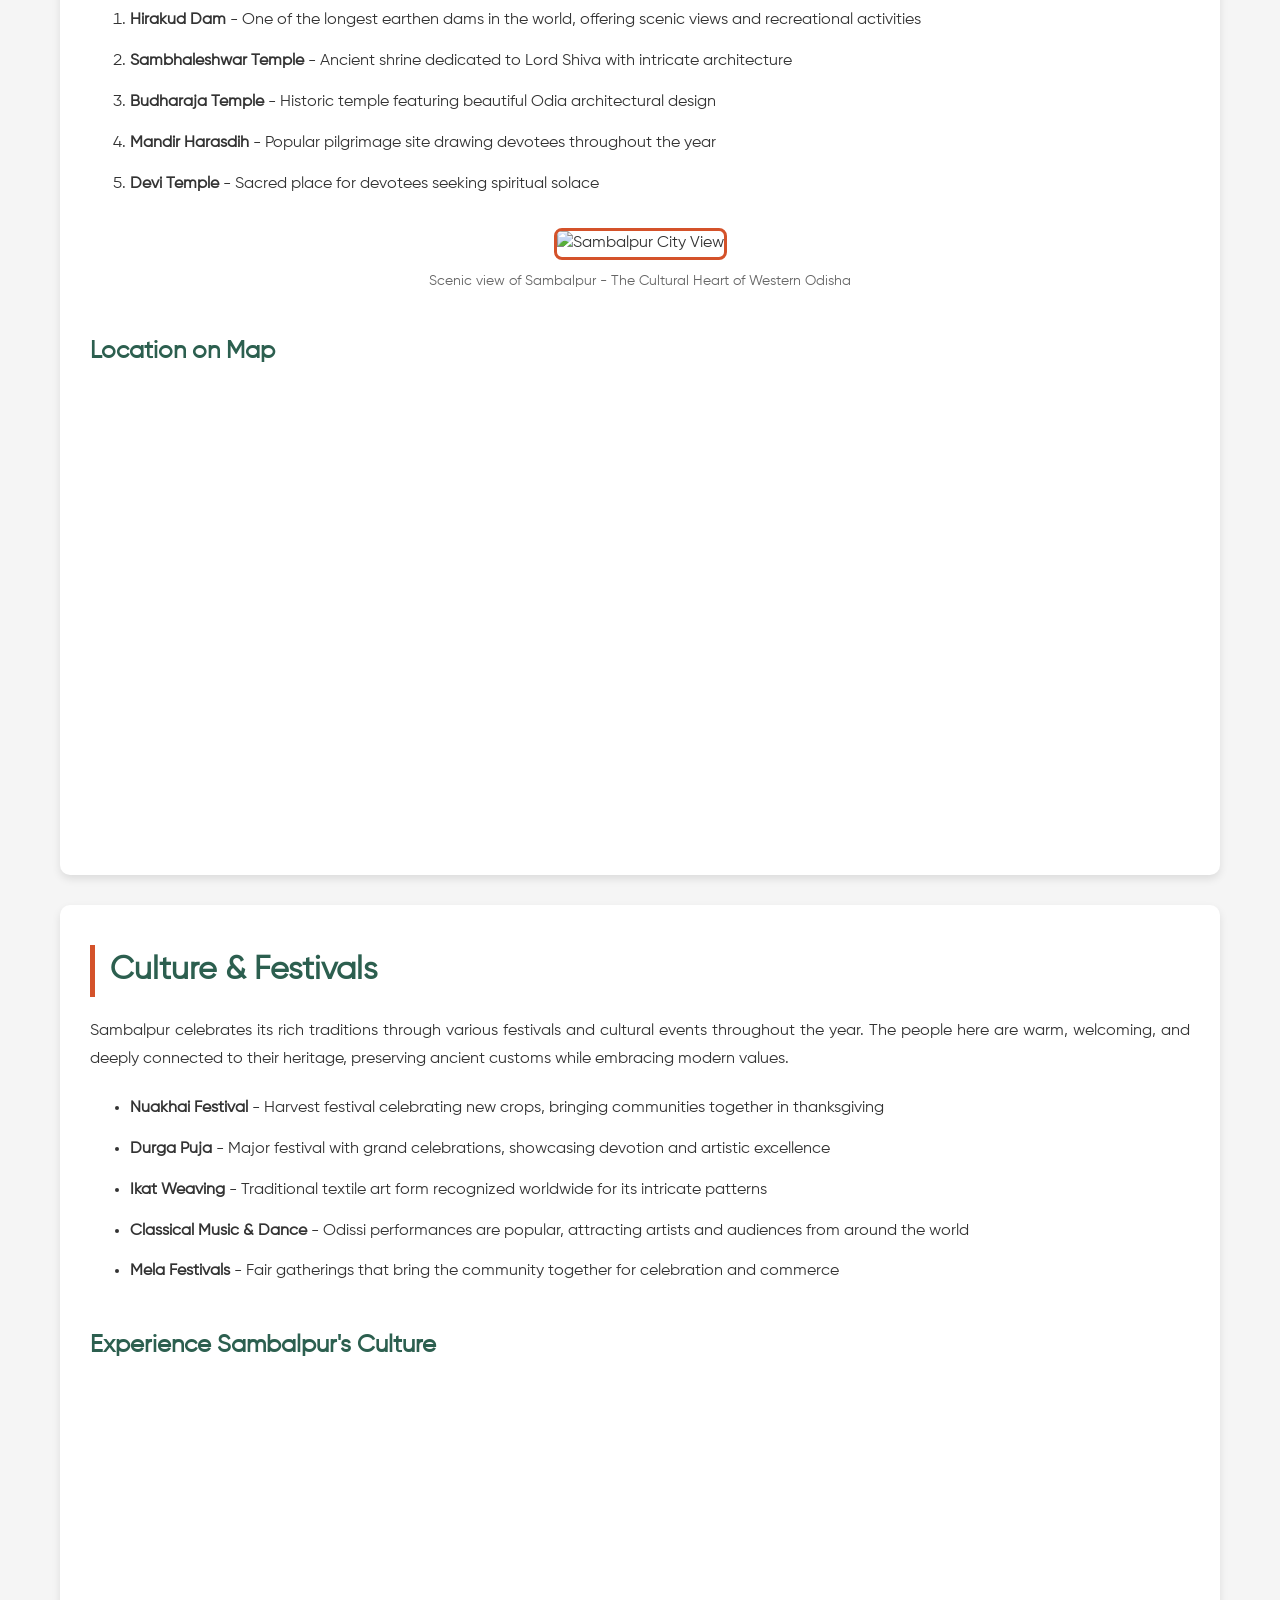
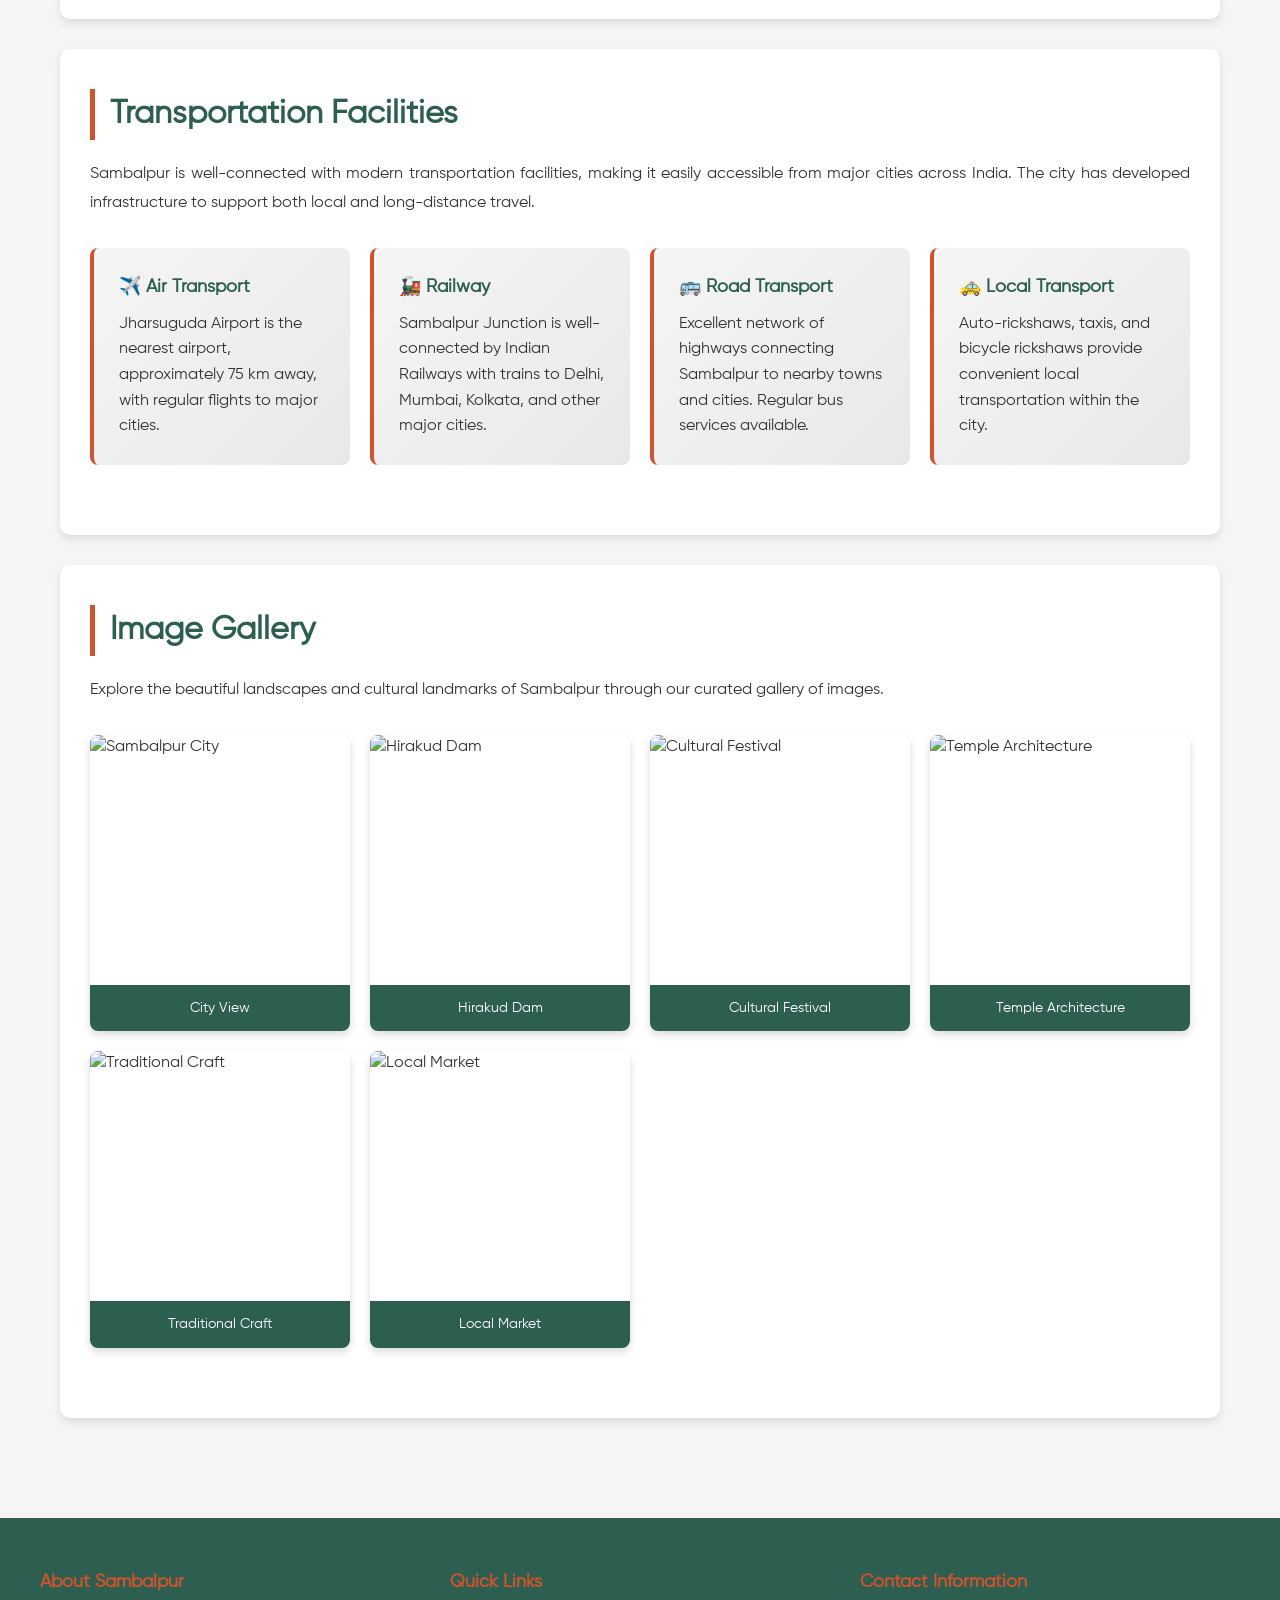
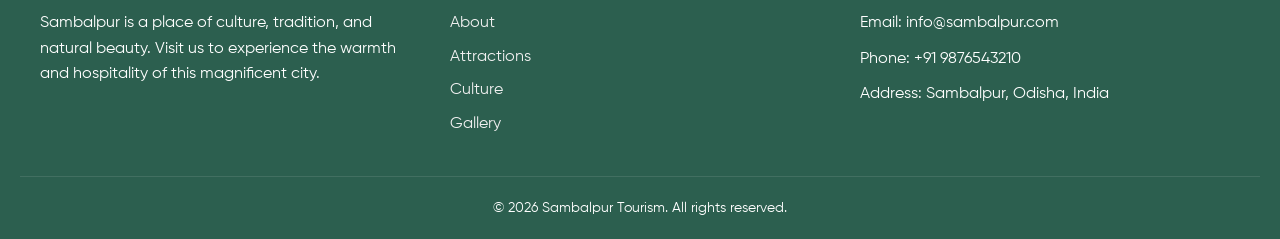
==== commit 2e6a23c9: "Corrected spelling mistakes" ====
--- a/NativePlacePage/index.html
+++ b/NativePlacePage/index.html
@@ -317,9 +317,9 @@
         </div>
       </div>
       <div class="footer-bottom">
-        <p>&copy; 2024 Sambalpur Tourism. All rights reserved.</p>
+        <p>&copy; 2026 Sambalpur Tourism. All rights reserved.</p>
       </div>
     </footer>
     <script src="script.js"></script>
   </body>
-</html>
+</html>
--- a/NativePlacePage/styles.css
+++ b/NativePlacePage/styles.css
@@ -28,6 +28,7 @@
   top: 0;
   z-index: 100;
 }
+
 
 .nav-container {
   max-width: 1200px;
